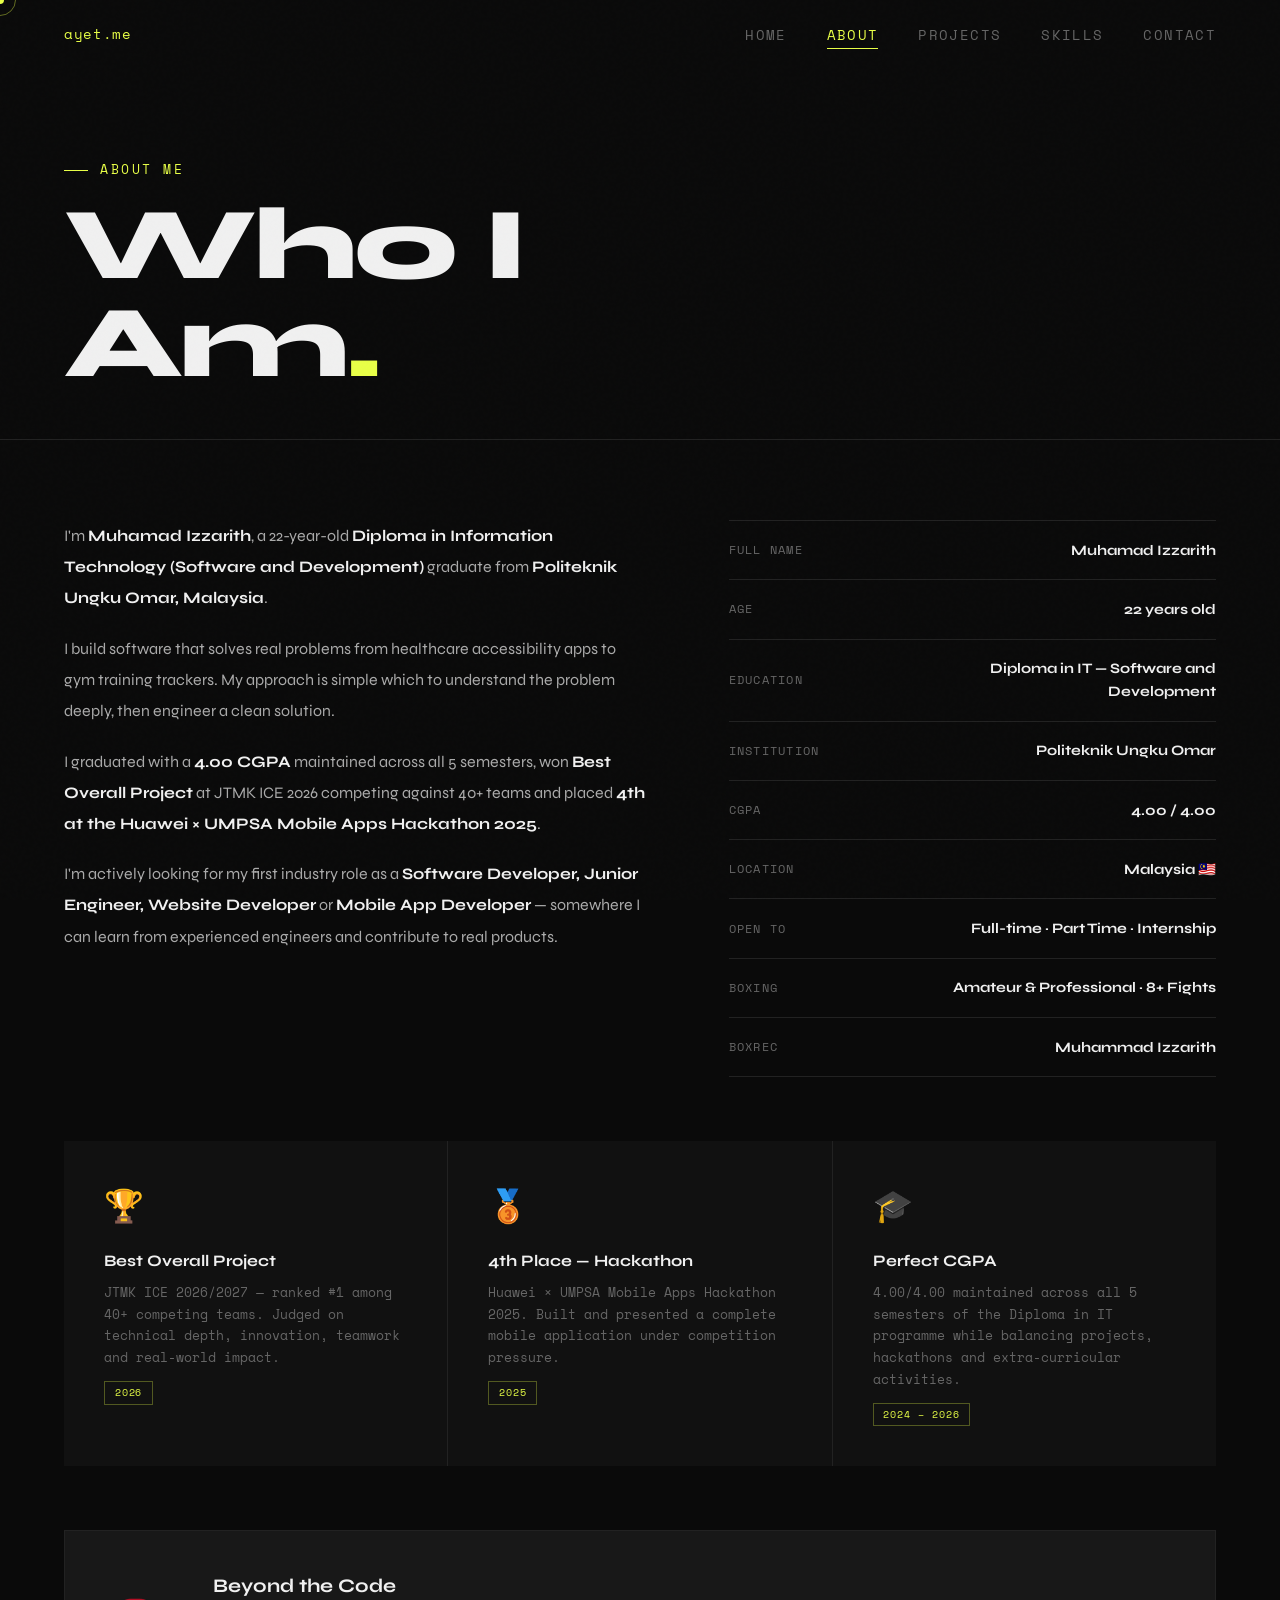
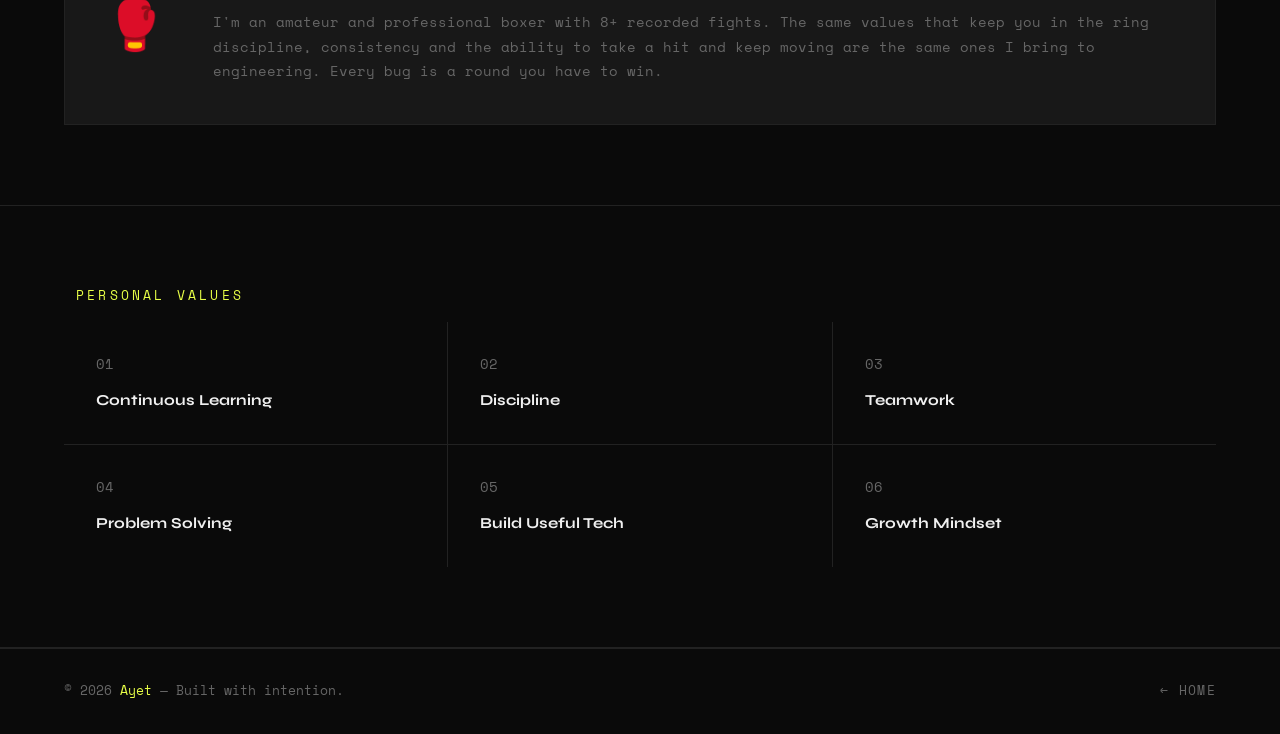
==== about.html @ e7f961f5 "Add contact, projects and skills pages with responsive design and custom cursor - update styles and " ====
<!DOCTYPE html>
<html lang="en">
<head>
  <meta charset="UTF-8" />
  <meta name="viewport" content="width=device-width, initial-scale=1.0" />
  <title>About — Ayet</title>
  <meta name="description" content="About Muhamad Ayet — IT graduate, software developer, amateur boxer from Malaysia." />
  <link rel="preconnect" href="https://fonts.googleapis.com" />
  <link href="https://fonts.googleapis.com/css2?family=Space+Mono:wght@400;700&family=Syne:wght@400;600;700;800&display=swap" rel="stylesheet" />
  <link rel="stylesheet" href="css/style.css" />
  <style>
    .about-grid {
      display: grid; grid-template-columns: 1.2fr 1fr; gap: 5rem; align-items: start;
    }
    .about-bio { font-size: 1rem; color: #aaa; line-height: 1.95; }
    .about-bio strong { color: var(--text); }
    .about-bio p + p { margin-top: 1.2rem; }

    .info-table { display: flex; flex-direction: column; gap: 0; }
    .info-row {
      display: flex; justify-content: space-between; align-items: center;
      padding: 1.1rem 0; border-bottom: 1px solid var(--border);
    }
    .info-row:first-child { border-top: 1px solid var(--border); }
    .ir-label { font-family: var(--mono); font-size: 0.78rem; color: var(--muted); text-transform: uppercase; letter-spacing: 0.1em; }
    .ir-value { font-weight: 700; font-size: 0.9rem; text-align: right; max-width: 55%; }

    /* Achievements */
    .ach-grid {
      display: grid; grid-template-columns: repeat(3,1fr);
      gap: 1px; background: var(--border); margin-top: 4rem;
    }
    .ach-card {
      background: var(--bg2); padding: 2.5rem; transition: background 0.3s;
    }
    .ach-card:hover { background: var(--bg3); }
    .ach-icon { font-size: 2rem; margin-bottom: 1rem; }
    .ach-title { font-weight: 700; font-size: 1rem; margin-bottom: 0.5rem; }
    .ach-desc { font-family: var(--mono); font-size: 0.8rem; color: var(--muted); line-height: 1.7; }
    .ach-badge {
      display: inline-block; margin-top: 0.75rem;
      font-family: var(--mono); font-size: 0.6rem; color: var(--accent);
      border: 1px solid rgba(232,255,71,0.3); padding: 0.2rem 0.6rem;
      text-transform: uppercase; letter-spacing: 0.1em;
    }

    /* Values */
    .values-grid {
      display: grid; grid-template-columns: repeat(3,1fr); gap: 1px;
      background: var(--border); margin-top: 1px;
    }
    .value-card {
      background: var(--bg); padding: 2rem;
    }
    .v-num { font-family: var(--mono); font-size: 0.85rem; color: var(--muted); margin-bottom: 0.75rem; }
    .v-title { font-weight: 700; font-size: 0.95rem; }

    /* Boxing */
    .boxing-banner {
      background: var(--bg3); border: 1px solid var(--border);
      padding: 2.5rem; display: flex; align-items: center; gap: 3rem;
      margin-top: 4rem;
    }
    .boxing-icon { font-size: 3rem; flex-shrink: 0; }
    .boxing-text h3 { font-size: 1.2rem; font-weight: 700; margin-bottom: 0.5rem; }
    .boxing-text p { font-family: var(--mono); font-size: 0.85rem; color: var(--muted); line-height: 1.8; }

    @media (max-width: 768px) {
      .about-grid { grid-template-columns: 1fr; gap: 2.5rem; }
      .ach-grid, .values-grid { grid-template-columns: 1fr; }
      .boxing-banner { flex-direction: column; gap: 1rem; }
    }
  </style>
</head>
<body>

  <div class="cursor" id="cursor"></div>
  <div class="cursor-ring" id="cursorRing"></div>

  <nav id="mainNav">
    <a href="index.html" class="nav-logo">ayet.me</a>
    <button class="nav-toggle" id="navToggle" aria-label="Menu">
      <span></span><span></span><span></span>
    </button>
    <ul class="nav-links" id="navLinks">
      <li><a href="index.html">Home</a></li>
      <li><a href="about.html">About</a></li>
      <li><a href="projects.html">Projects</a></li>
      <li><a href="skills.html">Skills</a></li>
      <li><a href="contact.html">Contact</a></li>
    </ul>
  </nav>

  <div class="page-wrapper">
    <!-- Page Hero -->
    <div class="page-hero reveal">
      <div class="page-hero-tag">About Me</div>
      <h1>Who I<br>Am<span>.</span></h1>
    </div>

    <!-- Bio + Info -->
    <div class="section-inner">
      <div class="about-grid reveal">
        <div class="about-bio">
          <p>I'm <strong>Muhamad Izzarith</strong>, a 22-year-old <strong>Diploma in Information Technology (Software and Development)</strong> graduate from <strong>Politeknik Ungku Omar, Malaysia</strong>.</p>
          <p>I build software that solves real problems from healthcare accessibility apps to gym training trackers. My approach is simple which to understand the problem deeply, then engineer a clean solution.</p>
          <p>I graduated with a <strong>4.00 CGPA</strong> maintained across all 5 semesters, won <strong>Best Overall Project</strong> at JTMK ICE 2026 competing against 40+ teams and placed <strong>4th at the Huawei × UMPSA Mobile Apps Hackathon 2025</strong>.</p>
          <p>I'm actively looking for my first industry role as a <strong>Software Developer, Junior Engineer, Website Developer</strong> or <strong>Mobile App Developer</strong> — somewhere I can learn from experienced engineers and contribute to real products.</p>
        </div>
        <div class="info-table">
          <div class="info-row">
            <span class="ir-label">Full Name</span>
            <span class="ir-value">Muhamad Izzarith</span>
          </div>
          <div class="info-row">
            <span class="ir-label">Age</span>
            <span class="ir-value">22 years old</span>
          </div>
          <div class="info-row">
            <span class="ir-label">Education</span>
            <span class="ir-value">Diploma in IT — Software and Development</span>
          </div>
          <div class="info-row">
            <span class="ir-label">Institution</span>
            <span class="ir-value">Politeknik Ungku Omar</span>
          </div>
          <div class="info-row">
            <span class="ir-label">CGPA</span>
            <span class="ir-value">4.00 / 4.00</span>
          </div>
          <div class="info-row">
            <span class="ir-label">Location</span>
            <span class="ir-value">Malaysia 🇲🇾</span>
          </div>
          <div class="info-row">
            <span class="ir-label">Open To</span>
            <span class="ir-value">Full-time · Part Time · Internship</span>
          </div>
          <div class="info-row">
            <span class="ir-label">Boxing</span>
            <span class="ir-value">Amateur & Professional · 8+ Fights</span>
          </div>
          <div class="info-row">
            <span class="ir-label">BoxRec</span>
            <span class="ir-value">Muhammad Izzarith</span>
          </div>
        </div>
      </div>

      <!-- Achievements -->
      <div class="ach-grid reveal">
        <div class="ach-card">
          <div class="ach-icon">🏆</div>
          <div class="ach-title">Best Overall Project</div>
          <div class="ach-desc">JTMK ICE 2026/2027 — ranked #1 among 40+ competing teams. Judged on technical depth, innovation, teamwork and real-world impact.</div>
          <span class="ach-badge">2026</span>
        </div>
        <div class="ach-card">
          <div class="ach-icon">🥉</div>
          <div class="ach-title">4th Place — Hackathon</div>
          <div class="ach-desc">Huawei × UMPSA Mobile Apps Hackathon 2025. Built and presented a complete mobile application under competition pressure.</div>
          <span class="ach-badge">2025</span>
        </div>
        <div class="ach-card">
          <div class="ach-icon">🎓</div>
          <div class="ach-title">Perfect CGPA</div>
          <div class="ach-desc">4.00/4.00 maintained across all 5 semesters of the Diploma in IT programme while balancing projects, hackathons and extra-curricular activities.</div>
          <span class="ach-badge">2024 – 2026</span>
        </div>
      </div>

      <!-- Boxing Banner -->
      <div class="boxing-banner reveal">
        <div class="boxing-icon">🥊</div>
        <div class="boxing-text">
          <h3>Beyond the Code</h3>
          <p>I'm an amateur and professional boxer with 8+ recorded fights. The same values that keep you in the ring  discipline, consistency and the ability to take a hit and keep moving are the same ones I bring to engineering. Every bug is a round you have to win.</p>
        </div>
      </div>
    </div>

    <div class="divider"></div>

    <!-- Values -->
    <div class="section-inner">
      <div class="section-label" data-num="">Personal Values</div>
      <div class="values-grid reveal">
        <div class="value-card"><div class="v-num">01</div><div class="v-title">Continuous Learning</div></div>
        <div class="value-card"><div class="v-num">02</div><div class="v-title">Discipline</div></div>
        <div class="value-card"><div class="v-num">03</div><div class="v-title">Teamwork</div></div>
        <div class="value-card"><div class="v-num">04</div><div class="v-title">Problem Solving</div></div>
        <div class="value-card"><div class="v-num">05</div><div class="v-title">Build Useful Tech</div></div>
        <div class="value-card"><div class="v-num">06</div><div class="v-title">Growth Mindset</div></div>
      </div>
    </div>
  </div>

  <div class="divider"></div>

  <footer>
    <div class="footer-copy">© 2026 <span>Ayet</span> — Built with intention.</div>
    <a href="index.html" class="footer-back">← Home</a>
  </footer>

  <script src="js/main.js"></script>
</body>
</html>
---- css/style.css ----
/* ── Reset & Variables ── */
*, *::before, *::after { box-sizing: border-box; margin: 0; padding: 0; }

:root {
  --bg:      #0a0a0a;
  --bg2:     #111111;
  --bg3:     #181818;
  --border:  #222222;
  --accent:  #e8ff47;
  --text:    #f0f0f0;
  --muted:   #666666;
  --mono:    'Space Mono', monospace;
  --sans:    'Syne', sans-serif;
}

html { scroll-behavior: smooth; }

body {
  background: var(--bg);
  color: var(--text);
  font-family: var(--sans);
  line-height: 1.6;
  overflow-x: hidden;
  cursor: none;
}

/* ── Noise Overlay ── */
body::before {
  content: '';
  position: fixed; inset: 0;
  background-image: url("data:image/svg+xml,%3Csvg viewBox='0 0 256 256' xmlns='http://www.w3.org/2000/svg'%3E%3Cfilter id='noise'%3E%3CfeTurbulence type='fractalNoise' baseFrequency='0.9' numOctaves='4' stitchTiles='stitch'/%3E%3C/filter%3E%3Crect width='100%25' height='100%25' filter='url(%23noise)' opacity='0.03'/%3E%3C/svg%3E");
  pointer-events: none; z-index: 1; opacity: 0.4;
}

/* ── Custom Cursor ── */
.cursor {
  position: fixed; width: 8px; height: 8px;
  background: var(--accent); border-radius: 50%;
  pointer-events: none; z-index: 9999;
  transform: translate(-50%, -50%);
}
.cursor-ring {
  position: fixed; width: 32px; height: 32px;
  border: 1px solid rgba(232,255,71,0.4); border-radius: 50%;
  pointer-events: none; z-index: 9998;
  transform: translate(-50%, -50%);
  transition: width 0.18s ease, height 0.18s ease, border-color 0.18s ease;
}

/* ── NAV ── */
nav {
  position: fixed; top: 0; left: 0; right: 0; z-index: 100;
  display: flex; justify-content: space-between; align-items: center;
  padding: 1.4rem 4rem;
  border-bottom: 1px solid transparent;
  transition: border-color 0.3s, background 0.3s;
}
nav.scrolled {
  background: rgba(10,10,10,0.92);
  backdrop-filter: blur(12px);
  border-color: var(--border);
}
.nav-logo {
  font-family: var(--mono); font-size: 0.85rem;
  color: var(--accent); letter-spacing: 0.05em;
  text-decoration: none;
}
.nav-links { display: flex; gap: 2.5rem; list-style: none; }
.nav-links a {
  font-family: var(--mono); font-size: 0.85rem;
  color: var(--muted); text-decoration: none; letter-spacing: 0.1em;
  text-transform: uppercase; transition: color 0.2s;
  position: relative;
}
.nav-links a::after {
  content: ''; position: absolute; bottom: -4px; left: 0;
  width: 0; height: 1px; background: var(--accent);
  transition: width 0.3s ease;
}
.nav-links a:hover,
.nav-links a.active { color: var(--accent); }
.nav-links a:hover::after,
.nav-links a.active::after { width: 100%; }

/* Hamburger */
.nav-toggle {
  display: none; flex-direction: column; gap: 5px;
  cursor: none; background: none; border: none; padding: 4px;
}
.nav-toggle span {
  display: block; width: 22px; height: 1px; background: var(--text);
  transition: all 0.3s;
}
.nav-toggle.open span:nth-child(1) { transform: rotate(45deg) translate(4px, 4px); }
.nav-toggle.open span:nth-child(2) { opacity: 0; }
.nav-toggle.open span:nth-child(3) { transform: rotate(-45deg) translate(4px, -4px); }

/* ── FOOTER ── */
footer {
  padding: 2rem 4rem;
  border-top: 1px solid var(--border);
  display: flex; justify-content: space-between; align-items: center;
}
.footer-copy { font-family: var(--mono); font-size: 0.8rem; color: var(--muted); }
.footer-copy span { color: var(--accent); }
.footer-back {
  font-family: var(--mono); font-size: 0.8rem; color: var(--muted);
  text-decoration: none; letter-spacing: 0.1em; text-transform: uppercase;
  transition: color 0.2s;
}
.footer-back:hover { color: var(--accent); }

/* ── Shared Layout ── */
.page-wrapper { padding-top: 80px; }
.section-inner { padding: 5rem 4rem; }
.section-label {
  font-family: var(--mono); font-size: 0.8rem;
  color: var(--accent); letter-spacing: 0.25em; text-transform: uppercase;
  margin-bottom: 1rem; display: flex; align-items: center; gap: 0.75rem;
}
.section-label::before { content: attr(data-num); color: var(--muted); font-size: 0.85rem; }
.section-title {
  font-size: clamp(2.2rem, 5vw, 4rem); font-weight: 800;
  line-height: 1.05; letter-spacing: -0.02em; margin-bottom: 3rem;
}
.divider { width: 100%; height: 1px; background: var(--border); }

/* ── Buttons ── */
.btn {
  font-family: var(--mono); font-size: 0.85rem; letter-spacing: 0.1em;
  text-transform: uppercase; text-decoration: none; padding: 0.9rem 2rem;
  border: 1px solid; cursor: none; transition: all 0.25s ease;
  display: inline-block;
}
.btn-primary { background: var(--accent); color: #0a0a0a; border-color: var(--accent); }
.btn-primary:hover { background: transparent; color: var(--accent); }
.btn-ghost { background: transparent; color: var(--text); border-color: var(--border); }
.btn-ghost:hover { border-color: var(--accent); color: var(--accent); }

/* ── Animations ── */
@keyframes fadeUp {
  from { opacity: 0; transform: translateY(24px); }
  to   { opacity: 1; transform: translateY(0); }
}
.reveal {
  opacity: 0; transform: translateY(30px);
  transition: opacity 0.7s ease, transform 0.7s ease;
}
.reveal.visible { opacity: 1; transform: translateY(0); }

/* ── Page Hero Banner (for inner pages) ── */
.page-hero {
  padding: 5rem 4rem 3rem;
  border-bottom: 1px solid var(--border);
}
.page-hero-tag {
  font-family: var(--mono); font-size: 0.8rem;
  color: var(--accent); letter-spacing: 0.2em; text-transform: uppercase;
  margin-bottom: 1rem; display: flex; align-items: center; gap: 0.75rem;
}
.page-hero-tag::before { content: ''; width: 24px; height: 1px; background: var(--accent); display: block; }
.page-hero h1 {
  font-size: clamp(3rem, 8vw, 7rem);
  font-weight: 800; line-height: 0.95; letter-spacing: -0.03em;
}
.page-hero h1 span { color: var(--accent); }

/* ── Mobile ── */
@media (max-width: 768px) {
  nav { padding: 1.2rem 1.5rem; }
  .nav-links {
    display: none; position: fixed; top: 60px; left: 0; right: 0;
    background: rgba(10,10,10,0.97); backdrop-filter: blur(12px);
    flex-direction: column; gap: 0; border-bottom: 1px solid var(--border);
  }
  .nav-links.open { display: flex; }
  .nav-links a {
    padding: 1rem 1.5rem; border-bottom: 1px solid var(--border);
    font-size: 0.85rem;
  }
  .nav-toggle { display: flex; }
  .section-inner, .page-hero { padding-left: 1.5rem; padding-right: 1.5rem; }
  footer { flex-direction: column; gap: 0.75rem; text-align: center; padding: 1.5rem; }
}
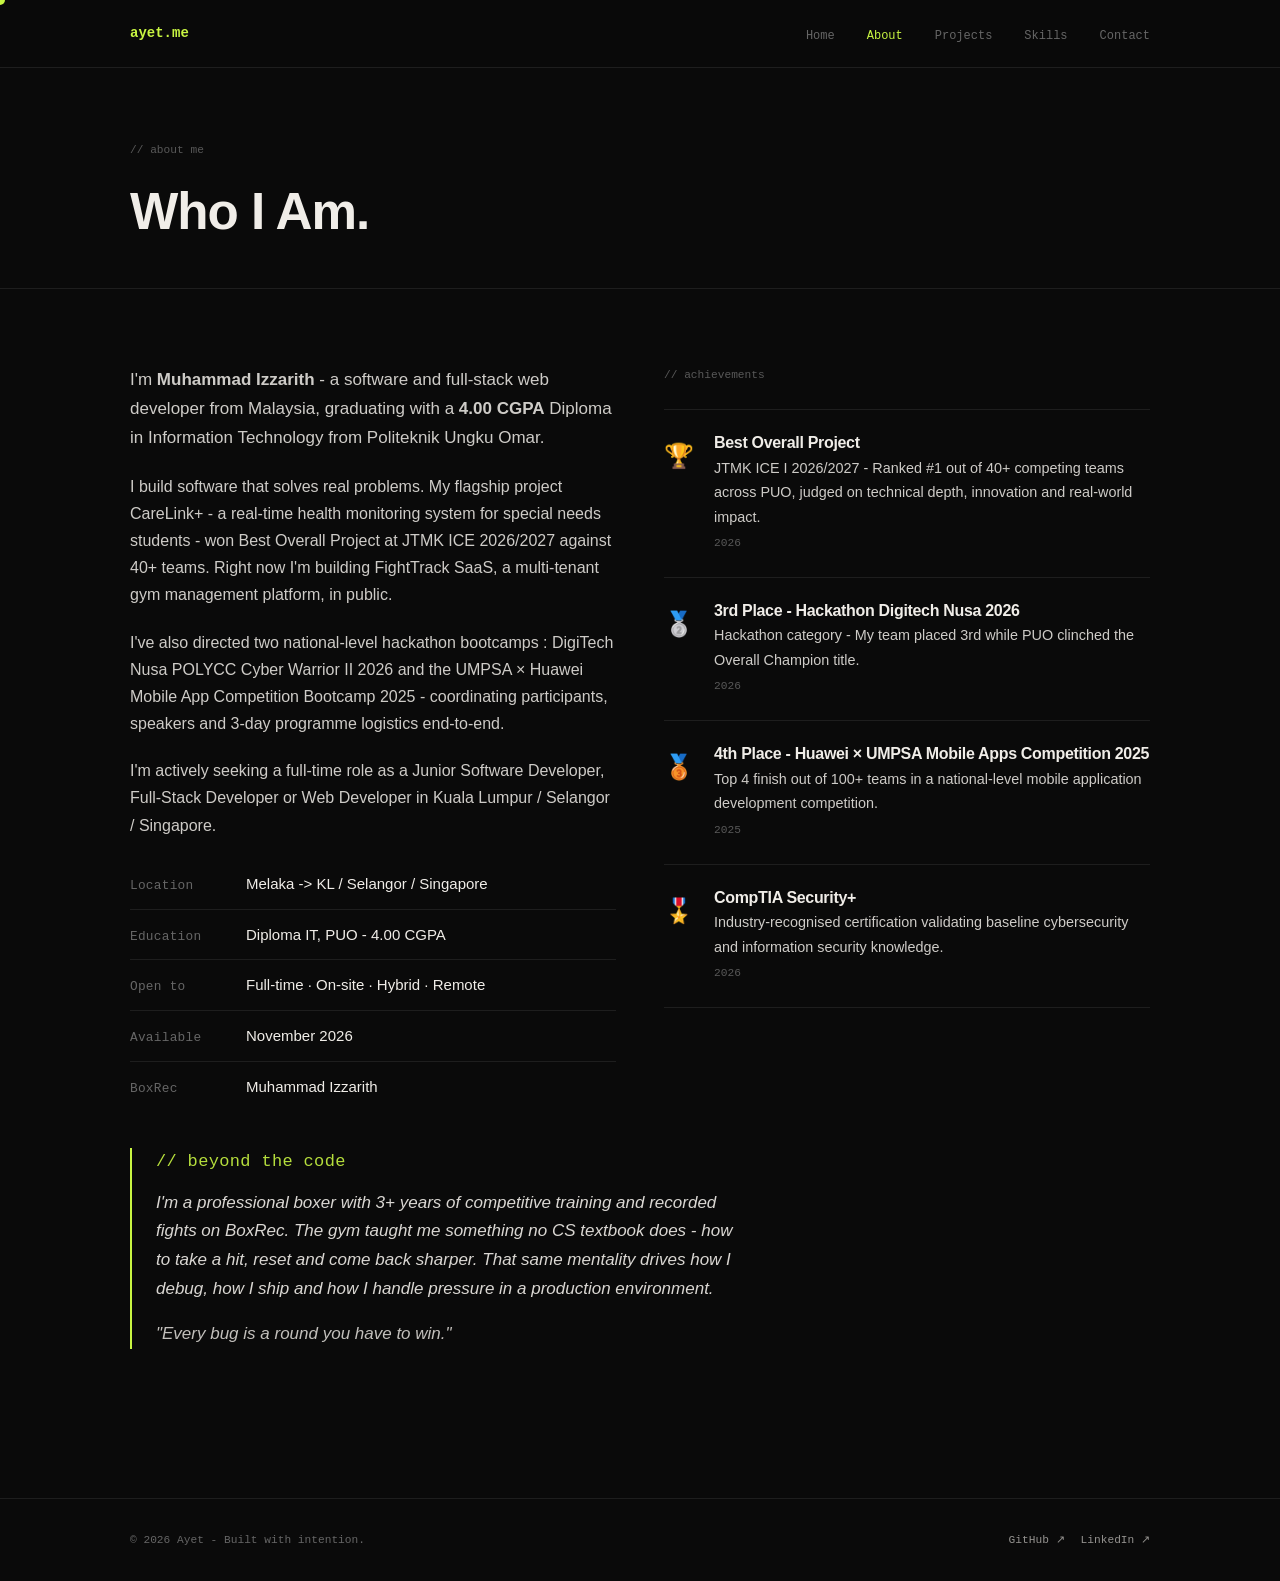
==== commit bbcb7246: "feat : Portfolio v2 - redesign" ====
--- a/about.html
+++ b/about.html
@@ -3,205 +3,159 @@
 <head>
   <meta charset="UTF-8" />
   <meta name="viewport" content="width=device-width, initial-scale=1.0" />
-  <title>About — Ayet</title>
-  <meta name="description" content="About Muhamad Ayet — IT graduate, software developer, amateur boxer from Malaysia." />
-  <link rel="preconnect" href="https://fonts.googleapis.com" />
-  <link href="https://fonts.googleapis.com/css2?family=Space+Mono:wght@400;700&family=Syne:wght@400;600;700;800&display=swap" rel="stylesheet" />
+  <meta name="description" content="About Muhammad Izzarith - IT graduate, software developer, Programme Director and professional boxer from Malaysia." />
+  <title>About - Ayet</title>
+  <!-- Icon For Website -->
+  <link rel="icon" href="data:image/svg+xml,<svg xmlns='http://www.w3.org/2000/svg' viewBox='0 0 100 100'><text y='.9em' font-size='90'>⚡</text></svg>" />
   <link rel="stylesheet" href="css/style.css" />
-  <style>
-    .about-grid {
-      display: grid; grid-template-columns: 1.2fr 1fr; gap: 5rem; align-items: start;
-    }
-    .about-bio { font-size: 1rem; color: #aaa; line-height: 1.95; }
-    .about-bio strong { color: var(--text); }
-    .about-bio p + p { margin-top: 1.2rem; }
-
-    .info-table { display: flex; flex-direction: column; gap: 0; }
-    .info-row {
-      display: flex; justify-content: space-between; align-items: center;
-      padding: 1.1rem 0; border-bottom: 1px solid var(--border);
-    }
-    .info-row:first-child { border-top: 1px solid var(--border); }
-    .ir-label { font-family: var(--mono); font-size: 0.78rem; color: var(--muted); text-transform: uppercase; letter-spacing: 0.1em; }
-    .ir-value { font-weight: 700; font-size: 0.9rem; text-align: right; max-width: 55%; }
-
-    /* Achievements */
-    .ach-grid {
-      display: grid; grid-template-columns: repeat(3,1fr);
-      gap: 1px; background: var(--border); margin-top: 4rem;
-    }
-    .ach-card {
-      background: var(--bg2); padding: 2.5rem; transition: background 0.3s;
-    }
-    .ach-card:hover { background: var(--bg3); }
-    .ach-icon { font-size: 2rem; margin-bottom: 1rem; }
-    .ach-title { font-weight: 700; font-size: 1rem; margin-bottom: 0.5rem; }
-    .ach-desc { font-family: var(--mono); font-size: 0.8rem; color: var(--muted); line-height: 1.7; }
-    .ach-badge {
-      display: inline-block; margin-top: 0.75rem;
-      font-family: var(--mono); font-size: 0.6rem; color: var(--accent);
-      border: 1px solid rgba(232,255,71,0.3); padding: 0.2rem 0.6rem;
-      text-transform: uppercase; letter-spacing: 0.1em;
-    }
-
-    /* Values */
-    .values-grid {
-      display: grid; grid-template-columns: repeat(3,1fr); gap: 1px;
-      background: var(--border); margin-top: 1px;
-    }
-    .value-card {
-      background: var(--bg); padding: 2rem;
-    }
-    .v-num { font-family: var(--mono); font-size: 0.85rem; color: var(--muted); margin-bottom: 0.75rem; }
-    .v-title { font-weight: 700; font-size: 0.95rem; }
-
-    /* Boxing */
-    .boxing-banner {
-      background: var(--bg3); border: 1px solid var(--border);
-      padding: 2.5rem; display: flex; align-items: center; gap: 3rem;
-      margin-top: 4rem;
-    }
-    .boxing-icon { font-size: 3rem; flex-shrink: 0; }
-    .boxing-text h3 { font-size: 1.2rem; font-weight: 700; margin-bottom: 0.5rem; }
-    .boxing-text p { font-family: var(--mono); font-size: 0.85rem; color: var(--muted); line-height: 1.8; }
-
-    @media (max-width: 768px) {
-      .about-grid { grid-template-columns: 1fr; gap: 2.5rem; }
-      .ach-grid, .values-grid { grid-template-columns: 1fr; }
-      .boxing-banner { flex-direction: column; gap: 1rem; }
-    }
-  </style>
 </head>
 <body>
 
   <div class="cursor" id="cursor"></div>
-  <div class="cursor-ring" id="cursorRing"></div>
 
-  <nav id="mainNav">
-    <a href="index.html" class="nav-logo">ayet.me</a>
-    <button class="nav-toggle" id="navToggle" aria-label="Menu">
-      <span></span><span></span><span></span>
-    </button>
-    <ul class="nav-links" id="navLinks">
-      <li><a href="index.html">Home</a></li>
-      <li><a href="about.html">About</a></li>
-      <li><a href="projects.html">Projects</a></li>
-      <li><a href="skills.html">Skills</a></li>
-      <li><a href="contact.html">Contact</a></li>
-    </ul>
+  <nav>
+    <div class="nav-inner">
+      <a href="index.html" class="nav-logo">ayet.me</a>
+      <button class="nav-toggle" id="navToggle" aria-label="Toggle menu">
+        <span></span><span></span><span></span>
+      </button>
+      <ul class="nav-links" id="navLinks">
+        <li><a href="index.html">Home</a></li>
+        <li><a href="about.html" class="active">About</a></li>
+        <li><a href="projects.html">Projects</a></li>
+        <li><a href="skills.html">Skills</a></li>
+        <li><a href="contact.html">Contact</a></li>
+      </ul>
+    </div>
   </nav>
 
-  <div class="page-wrapper">
-    <!-- Page Hero -->
-    <div class="page-hero reveal">
-      <div class="page-hero-tag">About Me</div>
-      <h1>Who I<br>Am<span>.</span></h1>
+  <div class="page-header">
+    <div class="container">
+      <p class="section-label">// about me</p>
+      <h1>Who I Am.</h1>
     </div>
+  </div>
 
-    <!-- Bio + Info -->
-    <div class="section-inner">
-      <div class="about-grid reveal">
-        <div class="about-bio">
-          <p>I'm <strong>Muhamad Izzarith</strong>, a 22-year-old <strong>Diploma in Information Technology (Software and Development)</strong> graduate from <strong>Politeknik Ungku Omar, Malaysia</strong>.</p>
-          <p>I build software that solves real problems from healthcare accessibility apps to gym training trackers. My approach is simple which to understand the problem deeply, then engineer a clean solution.</p>
-          <p>I graduated with a <strong>4.00 CGPA</strong> maintained across all 5 semesters, won <strong>Best Overall Project</strong> at JTMK ICE 2026 competing against 40+ teams and placed <strong>4th at the Huawei × UMPSA Mobile Apps Hackathon 2025</strong>.</p>
-          <p>I'm actively looking for my first industry role as a <strong>Software Developer, Junior Engineer, Website Developer</strong> or <strong>Mobile App Developer</strong> — somewhere I can learn from experienced engineers and contribute to real products.</p>
+  <section style="padding-top:0">
+    <div class="container">
+      <div class="two-col">
+        <!-- LEFT: Bio -->
+        <div>
+          <p style="font-size:1.0625rem; margin-bottom:1.25rem;">
+            I'm <strong>Muhammad Izzarith</strong> - a software and full-stack web developer from Malaysia, graduating with a <strong>4.00 CGPA</strong> Diploma in Information Technology from Politeknik Ungku Omar.
+          </p>
+          <p style="margin-bottom:1.25rem;">
+            I build software that solves real problems. My flagship project CareLink+ - a real-time health monitoring system for special needs students - won Best Overall Project at JTMK ICE 2026/2027 against 40+ teams. Right now I'm building FightTrack SaaS, a multi-tenant gym management platform, in public.
+          </p>
+          <p style="margin-bottom:1.25rem;">
+            I've also directed two national-level hackathon bootcamps : DigiTech Nusa POLYCC Cyber Warrior II 2026 and the UMPSA × Huawei Mobile App Competition Bootcamp 2025 - coordinating participants, speakers and 3-day programme logistics end-to-end.
+          </p>
+          <p>
+            I'm actively seeking a full-time role as a Junior Software Developer, Full-Stack Developer or Web Developer in Kuala Lumpur / Selangor / Singapore.
+          </p>
+
+          <!-- Quick facts -->
+          <div style="margin-top:2rem; display:grid; gap:0.75rem;">
+            <div style="display:flex; gap:1rem; align-items:baseline; border-bottom:1px solid var(--border); padding-bottom:0.75rem;">
+              <span class="mono text-muted" style="min-width:100px;">Location</span>
+              <span style="font-size:0.9375rem;">Melaka -> KL / Selangor / Singapore</span>
+            </div>
+            <div style="display:flex; gap:1rem; align-items:baseline; border-bottom:1px solid var(--border); padding-bottom:0.75rem;">
+              <span class="mono text-muted" style="min-width:100px;">Education</span>
+              <span style="font-size:0.9375rem;">Diploma IT, PUO - 4.00 CGPA</span>
+            </div>
+            <div style="display:flex; gap:1rem; align-items:baseline; border-bottom:1px solid var(--border); padding-bottom:0.75rem;">
+              <span class="mono text-muted" style="min-width:100px;">Open to</span>
+              <span style="font-size:0.9375rem;">Full-time · On-site · Hybrid · Remote</span>
+            </div>
+            <div style="display:flex; gap:1rem; align-items:baseline; border-bottom:1px solid var(--border); padding-bottom:0.75rem;">
+              <span class="mono text-muted" style="min-width:100px;">Available</span>
+              <span style="font-size:0.9375rem;">November 2026</span>
+            </div>
+            <div style="display:flex; gap:1rem; align-items:baseline;">
+              <span class="mono text-muted" style="min-width:100px;">BoxRec</span>
+              <span style="font-size:0.9375rem;">Muhammad Izzarith</span>
+            </div>
+          </div>
         </div>
-        <div class="info-table">
-          <div class="info-row">
-            <span class="ir-label">Full Name</span>
-            <span class="ir-value">Muhamad Izzarith</span>
+
+        <!-- RIGHT: Achievements -->
+        <div>
+          <p class="section-label">// achievements</p>
+
+          <div class="achievement-card">
+            <div class="achievement-icon">🏆</div>
+            <div>
+              <h3 style="font-size:1rem;">Best Overall Project</h3>
+              <p style="font-size:0.9rem; margin-top:0.25rem;">JTMK ICE I 2026/2027 - Ranked #1 out of 40+ competing teams across PUO, judged on technical depth, innovation and real-world impact.</p>
+              <p class="achievement-year">2026</p>
+            </div>
           </div>
-          <div class="info-row">
-            <span class="ir-label">Age</span>
-            <span class="ir-value">22 years old</span>
+
+          <div class="achievement-card">
+            <div class="achievement-icon">🥈</div>
+            <div>
+              <h3 style="font-size:1rem;">3rd Place - Hackathon Digitech Nusa 2026</h3>
+              <p style="font-size:0.9rem; margin-top:0.25rem;">Hackathon category - My team placed 3rd while PUO clinched the Overall Champion title.</p>
+              <p class="achievement-year">2026</p>
+            </div>
           </div>
-          <div class="info-row">
-            <span class="ir-label">Education</span>
-            <span class="ir-value">Diploma in IT — Software and Development</span>
+
+          <div class="achievement-card">
+            <div class="achievement-icon">🥉</div>
+            <div>
+              <h3 style="font-size:1rem;">4th Place - Huawei × UMPSA Mobile Apps Competition 2025</h3>
+              <p style="font-size:0.9rem; margin-top:0.25rem;">Top 4 finish out of 100+ teams in a national-level mobile application development competition.</p>
+              <p class="achievement-year">2025</p>
+            </div>
           </div>
-          <div class="info-row">
-            <span class="ir-label">Institution</span>
-            <span class="ir-value">Politeknik Ungku Omar</span>
+
+          <div class="achievement-card">
+            <div class="achievement-icon">🎖️</div>
+            <div>
+              <h3 style="font-size:1rem;">CompTIA Security+</h3>
+              <p style="font-size:0.9rem; margin-top:0.25rem;">Industry-recognised certification validating baseline cybersecurity and information security knowledge.</p>
+              <p class="achievement-year">2026</p>
+            </div>
           </div>
-          <div class="info-row">
-            <span class="ir-label">CGPA</span>
-            <span class="ir-value">4.00 / 4.00</span>
+          <!--
+          <div class="achievement-card">
+            <div class="achievement-icon">🎓</div>
+            <div>
+              <h3 style="font-size:1rem;">Valedictorian — PUO</h3>
+              <p style="font-size:0.9rem; margin-top:0.25rem;">Selected as valedictorian of graduating cohort - 4.00 CGPA maintained across all semesters.</p>
+              <p class="achievement-year">2026</p>
+            </div>
           </div>
-          <div class="info-row">
-            <span class="ir-label">Location</span>
-            <span class="ir-value">Malaysia 🇲🇾</span>
-          </div>
-          <div class="info-row">
-            <span class="ir-label">Open To</span>
-            <span class="ir-value">Full-time · Part Time · Internship</span>
-          </div>
-          <div class="info-row">
-            <span class="ir-label">Boxing</span>
-            <span class="ir-value">Amateur & Professional · 8+ Fights</span>
-          </div>
-          <div class="info-row">
-            <span class="ir-label">BoxRec</span>
-            <span class="ir-value">Muhammad Izzarith</span>
-          </div>
+          -->
         </div>
       </div>
 
-      <!-- Achievements -->
-      <div class="ach-grid reveal">
-        <div class="ach-card">
-          <div class="ach-icon">🏆</div>
-          <div class="ach-title">Best Overall Project</div>
-          <div class="ach-desc">JTMK ICE 2026/2027 — ranked #1 among 40+ competing teams. Judged on technical depth, innovation, teamwork and real-world impact.</div>
-          <span class="ach-badge">2026</span>
-        </div>
-        <div class="ach-card">
-          <div class="ach-icon">🥉</div>
-          <div class="ach-title">4th Place — Hackathon</div>
-          <div class="ach-desc">Huawei × UMPSA Mobile Apps Hackathon 2025. Built and presented a complete mobile application under competition pressure.</div>
-          <span class="ach-badge">2025</span>
-        </div>
-        <div class="ach-card">
-          <div class="ach-icon">🎓</div>
-          <div class="ach-title">Perfect CGPA</div>
-          <div class="ach-desc">4.00/4.00 maintained across all 5 semesters of the Diploma in IT programme while balancing projects, hackathons and extra-curricular activities.</div>
-          <span class="ach-badge">2024 – 2026</span>
-        </div>
+      <!-- Boxing block -->
+      <div class="boxing-block mt-4" style="margin-top:3rem;">
+        <p class="mono text-accent" style="font-style:normal; margin-bottom:0.75rem;">// beyond the code</p>
+        <p>
+          I'm a professional boxer with 3+ years of competitive training and recorded fights on BoxRec. The gym taught me something no CS textbook does - how to take a hit, reset and come back sharper. That same mentality drives how I debug, how I ship and how I handle pressure in a production environment.
+        </p>
+        <p style="margin-top:1rem; font-style:italic; opacity:0.8;">
+          "Every bug is a round you have to win."
+        </p>
       </div>
+    </div>
+  </section>
 
-      <!-- Boxing Banner -->
-      <div class="boxing-banner reveal">
-        <div class="boxing-icon">🥊</div>
-        <div class="boxing-text">
-          <h3>Beyond the Code</h3>
-          <p>I'm an amateur and professional boxer with 8+ recorded fights. The same values that keep you in the ring  discipline, consistency and the ability to take a hit and keep moving are the same ones I bring to engineering. Every bug is a round you have to win.</p>
+  <footer>
+    <div class="container">
+      <div class="footer-inner">
+        <span class="footer-copy">© 2026 Ayet - Built with intention.</span>
+        <div style="display:flex; gap:1rem;">
+          <a href="https://github.com/izzxrith" class="footer-copy" style="color:var(--text);opacity:0.6;" target="_blank" rel="noopener">GitHub ↗</a>
+          <a href="https://linkedin.com/in/muhammad-izzarith" class="footer-copy" style="color:var(--text);opacity:0.6;" target="_blank" rel="noopener">LinkedIn ↗</a>
         </div>
       </div>
     </div>
-
-    <div class="divider"></div>
-
-    <!-- Values -->
-    <div class="section-inner">
-      <div class="section-label" data-num="">Personal Values</div>
-      <div class="values-grid reveal">
-        <div class="value-card"><div class="v-num">01</div><div class="v-title">Continuous Learning</div></div>
-        <div class="value-card"><div class="v-num">02</div><div class="v-title">Discipline</div></div>
-        <div class="value-card"><div class="v-num">03</div><div class="v-title">Teamwork</div></div>
-        <div class="value-card"><div class="v-num">04</div><div class="v-title">Problem Solving</div></div>
-        <div class="value-card"><div class="v-num">05</div><div class="v-title">Build Useful Tech</div></div>
-        <div class="value-card"><div class="v-num">06</div><div class="v-title">Growth Mindset</div></div>
-      </div>
-    </div>
-  </div>
-
-  <div class="divider"></div>
-
-  <footer>
-    <div class="footer-copy">© 2026 <span>Ayet</span> — Built with intention.</div>
-    <a href="index.html" class="footer-back">← Home</a>
   </footer>
 
   <script src="js/main.js"></script>
 </body>
-</html>+</html>
--- a/css/style.css
+++ b/css/style.css
@@ -1,184 +1,467 @@
-/* ── Reset & Variables ── */
+/* ============================================================
+   AYET.ME — Design System v2
+   Fonts: Syne (headings) + Space Mono (labels) via Google Fonts
+   ============================================================ */
+
+/* --- Tokens --- */
+:root {
+  --bg:          #0A0A0A;
+  --surface:     #111111;
+  --border:      #1E1E1E;
+  --text:        #F0EDE8;
+  --muted:       #666666;
+  --accent:      #C8F542;
+  --accent-dim:  #8FAF2A;
+  --radius:      6px;
+  --max:         1100px;
+  --gap:         clamp(2rem, 6vw, 5rem);
+}
+
+/* --- Reset --- */
 *, *::before, *::after { box-sizing: border-box; margin: 0; padding: 0; }
-
-:root {
-  --bg:      #0a0a0a;
-  --bg2:     #111111;
-  --bg3:     #181818;
-  --border:  #222222;
-  --accent:  #e8ff47;
-  --text:    #f0f0f0;
-  --muted:   #666666;
-  --mono:    'Space Mono', monospace;
-  --sans:    'Syne', sans-serif;
-}
-
 html { scroll-behavior: smooth; }
-
 body {
   background: var(--bg);
   color: var(--text);
-  font-family: var(--sans);
-  line-height: 1.6;
+  font-family: -apple-system, BlinkMacSystemFont, 'Segoe UI', sans-serif;
+  font-size: 1rem;
+  line-height: 1.7;
+  cursor: none;
   overflow-x: hidden;
+}
+img { max-width: 100%; display: block; }
+a { color: inherit; text-decoration: none; }
+
+/* --- Custom Cursor --- */
+.cursor {
+  position: fixed;
+  width: 10px; height: 10px;
+  background: var(--accent);
+  border-radius: 50%;
+  pointer-events: none;
+  z-index: 9999;
+  transform: translate(-50%, -50%);
+  transition: width 0.2s ease, height 0.2s ease, opacity 0.2s ease;
+  will-change: transform;
+}
+.cursor.hover { width: 36px; height: 36px; opacity: 0.4; }
+@media (hover: none) { .cursor { display: none; } body { cursor: auto; } }
+@media (prefers-reduced-motion: reduce) { .cursor { transition: none; } }
+
+/* --- Typography --- */
+@import url('https://fonts.googleapis.com/css2?family=Syne:wght@700&family=Space+Mono:wght@400;700&display=swap');
+
+h1, h2, h3 {
+  font-family: 'Syne', sans-serif;
+  font-weight: 700;
+  line-height: 1.1;
+  letter-spacing: -0.02em;
+}
+h1 { font-size: clamp(2rem, 4vw, 3.25rem); }
+h2 { font-size: clamp(1.5rem, 2.5vw, 2rem); }
+h3 { font-size: clamp(1.1rem, 1.5vw, 1.25rem); }
+
+.mono {
+  font-family: 'Space Mono', monospace;
+  font-size: 0.8rem;
+  letter-spacing: 0.02em;
+}
+
+p { max-width: 62ch; color: var(--text); opacity: 0.85; }
+
+/* --- Layout --- */
+.container {
+  width: 100%;
+  max-width: var(--max);
+  margin: 0 auto;
+  padding: 0 clamp(1.25rem, 4vw, 2.5rem);
+}
+
+section { padding: var(--gap) 0; }
+
+/* --- Nav --- */
+nav {
+  position: fixed;
+  top: 0; left: 0; right: 0;
+  z-index: 100;
+  padding: 1.25rem 0;
+  background: rgba(10,10,10,0.85);
+  backdrop-filter: blur(12px);
+  border-bottom: 1px solid var(--border);
+}
+.nav-inner {
+  display: flex;
+  align-items: center;
+  justify-content: space-between;
+  max-width: var(--max);
+  margin: 0 auto;
+  padding: 0 clamp(1.25rem, 4vw, 2.5rem);
+}
+.nav-logo {
+  font-family: 'Space Mono', monospace;
+  font-size: 0.875rem;
+  color: var(--accent);
+  font-weight: 700;
+}
+.nav-links {
+  display: flex;
+  gap: 2rem;
+  list-style: none;
+}
+.nav-links a {
+  font-family: 'Space Mono', monospace;
+  font-size: 0.75rem;
+  color: var(--muted);
+  transition: color 0.2s;
+}
+.nav-links a:hover,
+.nav-links a.active { color: var(--text); }
+.nav-links a.active { color: var(--accent); }
+
+/* Mobile nav */
+.nav-toggle {
+  display: none;
+  background: none;
+  border: none;
   cursor: none;
-}
-
-/* ── Noise Overlay ── */
-body::before {
-  content: '';
-  position: fixed; inset: 0;
-  background-image: url("data:image/svg+xml,%3Csvg viewBox='0 0 256 256' xmlns='http://www.w3.org/2000/svg'%3E%3Cfilter id='noise'%3E%3CfeTurbulence type='fractalNoise' baseFrequency='0.9' numOctaves='4' stitchTiles='stitch'/%3E%3C/filter%3E%3Crect width='100%25' height='100%25' filter='url(%23noise)' opacity='0.03'/%3E%3C/svg%3E");
-  pointer-events: none; z-index: 1; opacity: 0.4;
-}
-
-/* ── Custom Cursor ── */
-.cursor {
-  position: fixed; width: 8px; height: 8px;
-  background: var(--accent); border-radius: 50%;
-  pointer-events: none; z-index: 9999;
-  transform: translate(-50%, -50%);
-}
-.cursor-ring {
-  position: fixed; width: 32px; height: 32px;
-  border: 1px solid rgba(232,255,71,0.4); border-radius: 50%;
-  pointer-events: none; z-index: 9998;
-  transform: translate(-50%, -50%);
-  transition: width 0.18s ease, height 0.18s ease, border-color 0.18s ease;
-}
-
-/* ── NAV ── */
-nav {
-  position: fixed; top: 0; left: 0; right: 0; z-index: 100;
-  display: flex; justify-content: space-between; align-items: center;
-  padding: 1.4rem 4rem;
-  border-bottom: 1px solid transparent;
-  transition: border-color 0.3s, background 0.3s;
-}
-nav.scrolled {
-  background: rgba(10,10,10,0.92);
-  backdrop-filter: blur(12px);
-  border-color: var(--border);
-}
-.nav-logo {
-  font-family: var(--mono); font-size: 0.85rem;
-  color: var(--accent); letter-spacing: 0.05em;
-  text-decoration: none;
-}
-.nav-links { display: flex; gap: 2.5rem; list-style: none; }
-.nav-links a {
-  font-family: var(--mono); font-size: 0.85rem;
-  color: var(--muted); text-decoration: none; letter-spacing: 0.1em;
-  text-transform: uppercase; transition: color 0.2s;
-  position: relative;
-}
-.nav-links a::after {
-  content: ''; position: absolute; bottom: -4px; left: 0;
-  width: 0; height: 1px; background: var(--accent);
-  transition: width 0.3s ease;
-}
-.nav-links a:hover,
-.nav-links a.active { color: var(--accent); }
-.nav-links a:hover::after,
-.nav-links a.active::after { width: 100%; }
-
-/* Hamburger */
-.nav-toggle {
-  display: none; flex-direction: column; gap: 5px;
-  cursor: none; background: none; border: none; padding: 4px;
+  padding: 4px;
+  flex-direction: column;
+  gap: 5px;
 }
 .nav-toggle span {
-  display: block; width: 22px; height: 1px; background: var(--text);
-  transition: all 0.3s;
-}
-.nav-toggle.open span:nth-child(1) { transform: rotate(45deg) translate(4px, 4px); }
-.nav-toggle.open span:nth-child(2) { opacity: 0; }
-.nav-toggle.open span:nth-child(3) { transform: rotate(-45deg) translate(4px, -4px); }
-
-/* ── FOOTER ── */
-footer {
-  padding: 2rem 4rem;
-  border-top: 1px solid var(--border);
-  display: flex; justify-content: space-between; align-items: center;
-}
-.footer-copy { font-family: var(--mono); font-size: 0.8rem; color: var(--muted); }
-.footer-copy span { color: var(--accent); }
-.footer-back {
-  font-family: var(--mono); font-size: 0.8rem; color: var(--muted);
-  text-decoration: none; letter-spacing: 0.1em; text-transform: uppercase;
-  transition: color 0.2s;
-}
-.footer-back:hover { color: var(--accent); }
-
-/* ── Shared Layout ── */
-.page-wrapper { padding-top: 80px; }
-.section-inner { padding: 5rem 4rem; }
-.section-label {
-  font-family: var(--mono); font-size: 0.8rem;
-  color: var(--accent); letter-spacing: 0.25em; text-transform: uppercase;
-  margin-bottom: 1rem; display: flex; align-items: center; gap: 0.75rem;
-}
-.section-label::before { content: attr(data-num); color: var(--muted); font-size: 0.85rem; }
-.section-title {
-  font-size: clamp(2.2rem, 5vw, 4rem); font-weight: 800;
-  line-height: 1.05; letter-spacing: -0.02em; margin-bottom: 3rem;
-}
-.divider { width: 100%; height: 1px; background: var(--border); }
-
-/* ── Buttons ── */
-.btn {
-  font-family: var(--mono); font-size: 0.85rem; letter-spacing: 0.1em;
-  text-transform: uppercase; text-decoration: none; padding: 0.9rem 2rem;
-  border: 1px solid; cursor: none; transition: all 0.25s ease;
-  display: inline-block;
-}
-.btn-primary { background: var(--accent); color: #0a0a0a; border-color: var(--accent); }
-.btn-primary:hover { background: transparent; color: var(--accent); }
-.btn-ghost { background: transparent; color: var(--text); border-color: var(--border); }
-.btn-ghost:hover { border-color: var(--accent); color: var(--accent); }
-
-/* ── Animations ── */
-@keyframes fadeUp {
-  from { opacity: 0; transform: translateY(24px); }
-  to   { opacity: 1; transform: translateY(0); }
-}
-.reveal {
-  opacity: 0; transform: translateY(30px);
-  transition: opacity 0.7s ease, transform 0.7s ease;
-}
-.reveal.visible { opacity: 1; transform: translateY(0); }
-
-/* ── Page Hero Banner (for inner pages) ── */
-.page-hero {
-  padding: 5rem 4rem 3rem;
-  border-bottom: 1px solid var(--border);
-}
-.page-hero-tag {
-  font-family: var(--mono); font-size: 0.8rem;
-  color: var(--accent); letter-spacing: 0.2em; text-transform: uppercase;
-  margin-bottom: 1rem; display: flex; align-items: center; gap: 0.75rem;
-}
-.page-hero-tag::before { content: ''; width: 24px; height: 1px; background: var(--accent); display: block; }
-.page-hero h1 {
-  font-size: clamp(3rem, 8vw, 7rem);
-  font-weight: 800; line-height: 0.95; letter-spacing: -0.03em;
-}
-.page-hero h1 span { color: var(--accent); }
-
-/* ── Mobile ── */
-@media (max-width: 768px) {
-  nav { padding: 1.2rem 1.5rem; }
+  display: block;
+  width: 22px; height: 1.5px;
+  background: var(--text);
+  transition: transform 0.2s, opacity 0.2s;
+}
+@media (max-width: 640px) {
+  .nav-toggle { display: flex; }
   .nav-links {
-    display: none; position: fixed; top: 60px; left: 0; right: 0;
-    background: rgba(10,10,10,0.97); backdrop-filter: blur(12px);
-    flex-direction: column; gap: 0; border-bottom: 1px solid var(--border);
+    display: none;
+    position: absolute;
+    top: 100%; left: 0; right: 0;
+    background: var(--surface);
+    border-bottom: 1px solid var(--border);
+    flex-direction: column;
+    gap: 0;
+    padding: 1rem 0;
   }
   .nav-links.open { display: flex; }
-  .nav-links a {
-    padding: 1rem 1.5rem; border-bottom: 1px solid var(--border);
-    font-size: 0.85rem;
+  .nav-links li a {
+    display: block;
+    padding: 0.75rem clamp(1.25rem, 4vw, 2.5rem);
+    font-size: 0.875rem;
   }
-  .nav-toggle { display: flex; }
-  .section-inner, .page-hero { padding-left: 1.5rem; padding-right: 1.5rem; }
-  footer { flex-direction: column; gap: 0.75rem; text-align: center; padding: 1.5rem; }
-}+}
+
+/* --- Pill / Badge --- */
+.pill {
+  display: inline-flex;
+  align-items: center;
+  gap: 0.4rem;
+  font-family: 'Space Mono', monospace;
+  font-size: 0.7rem;
+  padding: 0.3rem 0.75rem;
+  border-radius: 99px;
+  border: 1px solid var(--border);
+  color: var(--muted);
+}
+.pill.green {
+  border-color: var(--accent);
+  color: var(--accent);
+}
+.pill.green::before {
+  content: '';
+  width: 6px; height: 6px;
+  border-radius: 50%;
+  background: var(--accent);
+  animation: pulse 2s infinite;
+}
+@keyframes pulse {
+  0%, 100% { opacity: 1; }
+  50% { opacity: 0.3; }
+}
+
+/* --- Tag --- */
+.tag {
+  font-family: 'Space Mono', monospace;
+  font-size: 0.65rem;
+  padding: 0.25rem 0.6rem;
+  border-radius: var(--radius);
+  background: var(--surface);
+  border: 1px solid var(--border);
+  color: var(--muted);
+  white-space: nowrap;
+}
+
+/* --- Button --- */
+.btn {
+  display: inline-flex;
+  align-items: center;
+  gap: 0.5rem;
+  font-family: 'Space Mono', monospace;
+  font-size: 0.75rem;
+  padding: 0.7rem 1.4rem;
+  border-radius: var(--radius);
+  border: 1px solid var(--border);
+  background: transparent;
+  color: var(--text);
+  cursor: none;
+  transition: border-color 0.2s, color 0.2s, background 0.2s;
+}
+.btn:hover { border-color: var(--accent); color: var(--accent); }
+.btn.primary {
+  background: var(--accent);
+  color: #0A0A0A;
+  border-color: var(--accent);
+  font-weight: 700;
+}
+.btn.primary:hover { background: var(--accent-dim); border-color: var(--accent-dim); }
+.btn:focus-visible {
+  outline: 2px solid var(--accent);
+  outline-offset: 3px;
+}
+
+/* --- Project card --- */
+.project-card {
+  background: var(--surface);
+  border: 1px solid var(--border);
+  border-radius: var(--radius);
+  padding: 2rem;
+  transition: border-color 0.2s;
+}
+.project-card:hover { border-color: #333; }
+
+.project-card.featured {
+  border-color: #2a2a2a;
+  padding: 2.5rem;
+}
+.project-card.featured:hover { border-color: var(--accent); }
+
+.project-header {
+  display: flex;
+  align-items: flex-start;
+  justify-content: space-between;
+  gap: 1rem;
+  margin-bottom: 1rem;
+  flex-wrap: wrap;
+}
+.project-meta {
+  display: flex;
+  gap: 0.5rem;
+  flex-wrap: wrap;
+  margin: 1rem 0;
+}
+.project-links {
+  display: flex;
+  gap: 0.75rem;
+  margin-top: 1.5rem;
+  flex-wrap: wrap;
+}
+.project-desc { font-size: 0.9375rem; margin-bottom: 0; }
+
+/* --- Stat --- */
+.stat-row {
+  display: grid;
+  grid-template-columns: repeat(3, 1fr);
+  gap: 1px;
+  background: var(--border);
+  border: 1px solid var(--border);
+  border-radius: var(--radius);
+  overflow: hidden;
+  margin: 2.5rem 0;
+}
+.stat {
+  background: var(--surface);
+  padding: 1.5rem;
+  text-align: center;
+}
+.stat-num {
+  font-family: 'Syne', sans-serif;
+  font-size: clamp(1.5rem, 3vw, 2rem);
+  font-weight: 700;
+  color: var(--accent);
+  line-height: 1;
+  margin-bottom: 0.3rem;
+}
+.stat-label {
+  font-family: 'Space Mono', monospace;
+  font-size: 0.65rem;
+  color: var(--muted);
+}
+
+/* --- Achievement card --- */
+.achievement-card {
+  display: flex;
+  gap: 1.25rem;
+  padding: 1.5rem 0;
+  border-bottom: 1px solid var(--border);
+  align-items: flex-start;
+}
+.achievement-card:first-of-type { border-top: 1px solid var(--border); }
+.achievement-icon { font-size: 1.5rem; flex-shrink: 0; margin-top: 2px; }
+.achievement-year {
+  font-family: 'Space Mono', monospace;
+  font-size: 0.7rem;
+  color: var(--muted);
+  margin-top: 0.3rem;
+}
+
+/* --- Skill group --- */
+.skill-group { margin-bottom: 2rem; }
+.skill-group-label {
+  font-family: 'Space Mono', monospace;
+  font-size: 0.7rem;
+  color: var(--muted);
+  margin-bottom: 0.75rem;
+  padding-bottom: 0.5rem;
+  border-bottom: 1px solid var(--border);
+}
+.skill-tags { display: flex; flex-wrap: wrap; gap: 0.5rem; }
+.skill-tag {
+  font-family: 'Space Mono', monospace;
+  font-size: 0.7rem;
+  padding: 0.4rem 0.8rem;
+  border-radius: var(--radius);
+  background: var(--surface);
+  border: 1px solid var(--border);
+  color: var(--text);
+  opacity: 0.85;
+}
+.skill-tag.primary {
+  border-color: #2a2a2a;
+  color: var(--text);
+  opacity: 1;
+}
+
+/* --- Section label --- */
+.section-label {
+  font-family: 'Space Mono', monospace;
+  font-size: 0.7rem;
+  color: var(--muted);
+  margin-bottom: 1.5rem;
+}
+
+/* --- Boxing block --- */
+.boxing-block {
+  border-left: 2px solid var(--accent);
+  padding-left: 1.5rem;
+  margin: 2.5rem 0;
+}
+.boxing-block p {
+  font-style: italic;
+  font-size: 1.0625rem;
+  opacity: 0.9;
+}
+
+/* --- Footer --- */
+footer {
+  border-top: 1px solid var(--border);
+  padding: 2rem 0;
+  margin-top: 2rem;
+}
+.footer-inner {
+  display: flex;
+  align-items: center;
+  justify-content: space-between;
+  flex-wrap: wrap;
+  gap: 1rem;
+}
+.footer-copy {
+  font-family: 'Space Mono', monospace;
+  font-size: 0.7rem;
+  color: var(--muted);
+}
+
+/* --- Page header (inner pages) --- */
+.page-header {
+  padding-top: calc(var(--gap) + 4rem);
+  padding-bottom: 3rem;
+  border-bottom: 1px solid var(--border);
+  margin-bottom: var(--gap);
+}
+
+/* --- Form --- */
+.form-group { margin-bottom: 1.25rem; }
+.form-label {
+  display: block;
+  font-family: 'Space Mono', monospace;
+  font-size: 0.7rem;
+  color: var(--muted);
+  margin-bottom: 0.5rem;
+}
+.form-input, .form-textarea {
+  width: 100%;
+  background: var(--surface);
+  border: 1px solid var(--border);
+  border-radius: var(--radius);
+  color: var(--text);
+  font-family: inherit;
+  font-size: 0.9375rem;
+  padding: 0.75rem 1rem;
+  transition: border-color 0.2s;
+  outline: none;
+}
+.form-input:focus, .form-textarea:focus {
+  border-color: var(--accent);
+}
+.form-textarea { resize: vertical; min-height: 140px; }
+
+/* --- Hero --- */
+.hero {
+  min-height: 100svh;
+  display: flex;
+  align-items: center;
+  padding-top: 5rem;
+}
+.hero-tagline {
+  font-family: 'Space Mono', monospace;
+  font-size: 0.8rem;
+  color: var(--muted);
+  margin-bottom: 1.25rem;
+}
+.hero h1 { margin-bottom: 1.25rem; }
+.hero-sub {
+  font-size: 1.0625rem;
+  color: var(--text);
+  opacity: 0.7;
+  margin-bottom: 2rem;
+  max-width: 52ch;
+}
+.hero-cta { display: flex; gap: 0.75rem; flex-wrap: wrap; }
+
+/* --- Two col --- */
+.two-col {
+  display: grid;
+  grid-template-columns: 1fr 1fr;
+  gap: 3rem;
+  align-items: start;
+}
+@media (max-width: 768px) {
+  .two-col { grid-template-columns: 1fr; gap: 2rem; }
+  .stat-row { grid-template-columns: 1fr; }
+}
+
+/* --- Projects grid --- */
+.projects-secondary {
+  display: grid;
+  grid-template-columns: repeat(auto-fit, minmax(300px, 1fr));
+  gap: 1rem;
+  margin-top: 1rem;
+}
+
+/* --- Utility --- */
+.mt-1 { margin-top: 0.5rem; }
+.mt-2 { margin-top: 1rem; }
+.mt-3 { margin-top: 1.5rem; }
+.mt-4 { margin-top: 2rem; }
+.mb-2 { margin-bottom: 1rem; }
+.mb-3 { margin-bottom: 1.5rem; }
+.mb-4 { margin-bottom: 2rem; }
+.text-accent { color: var(--accent); }
+.text-muted { color: var(--muted); }
+
+/* --- Reduced motion --- */
+@media (prefers-reduced-motion: reduce) {
+  *, *::before, *::after { animation-duration: 0.01ms !important; transition-duration: 0.01ms !important; }
+}
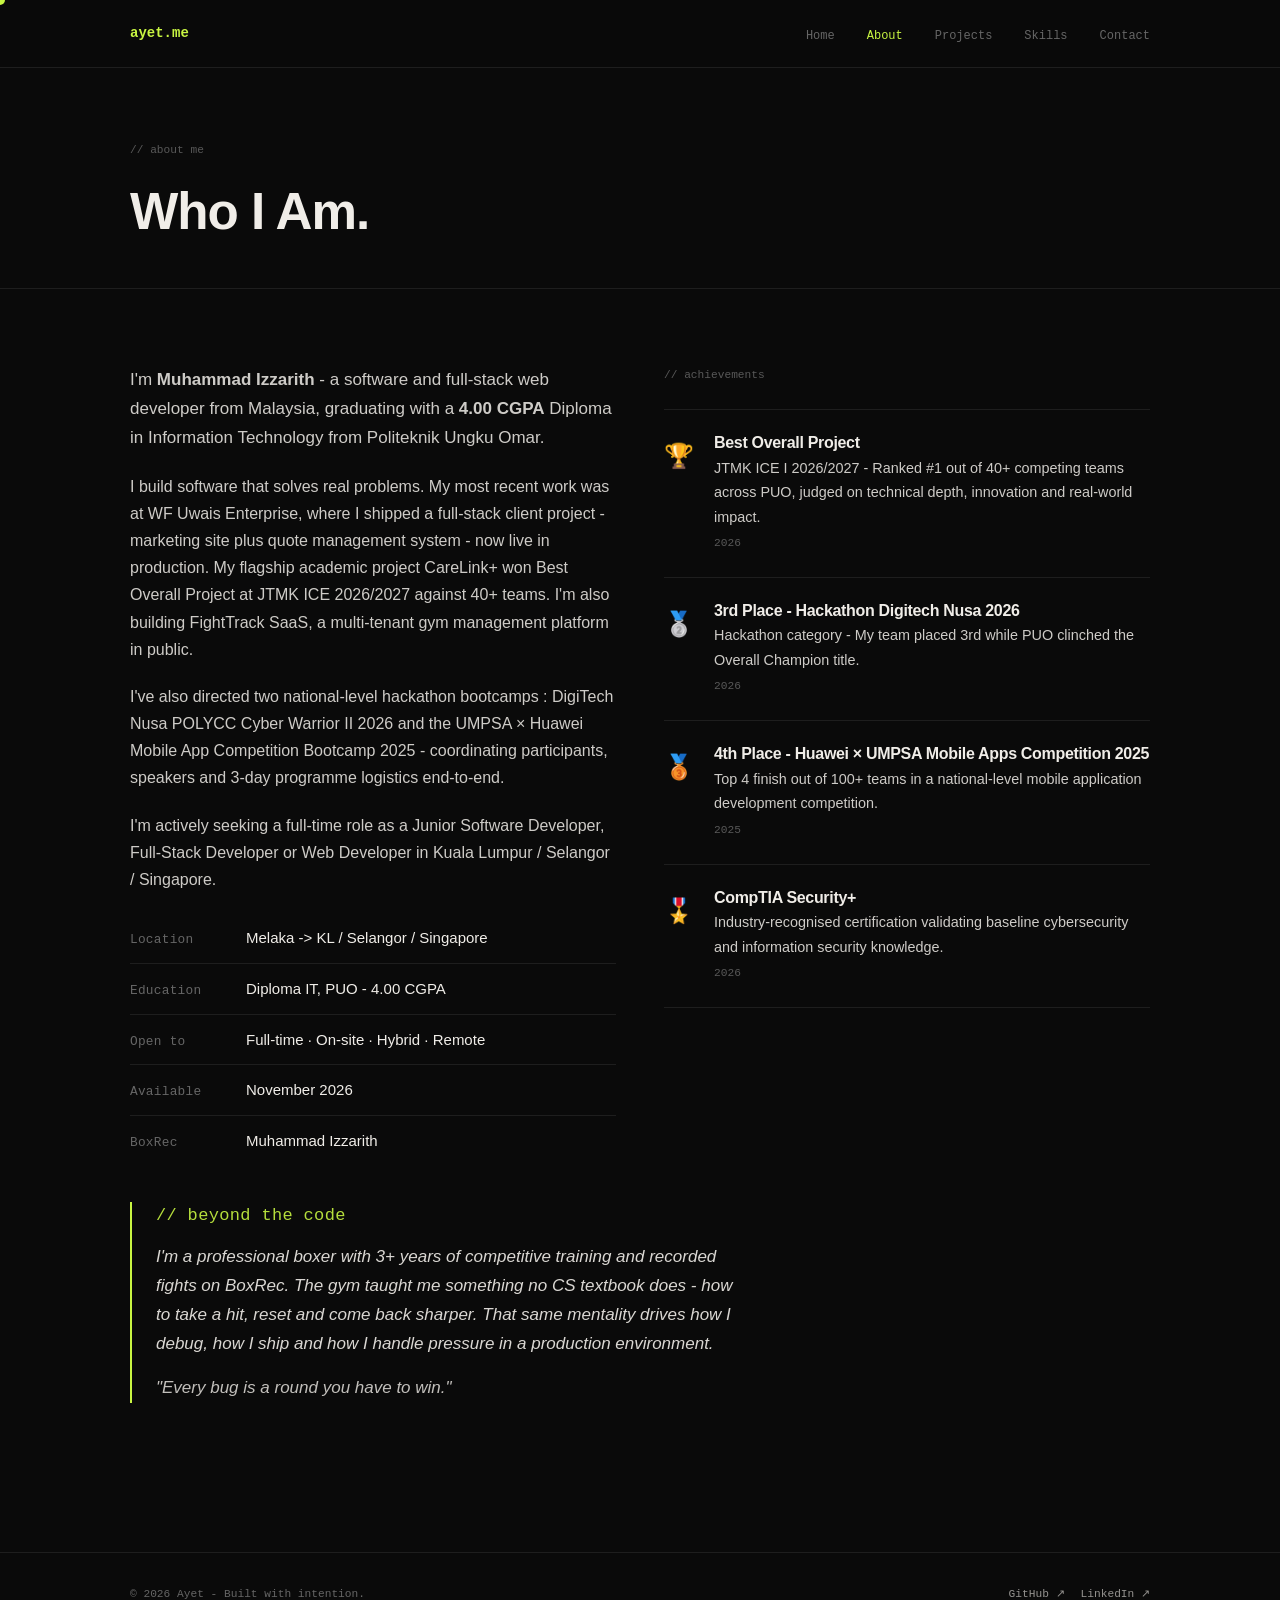
==== commit 93363c94: "Refactor code structure for improved readability and maintainability" ====
--- a/about.html
+++ b/about.html
@@ -45,7 +45,8 @@
             I'm <strong>Muhammad Izzarith</strong> - a software and full-stack web developer from Malaysia, graduating with a <strong>4.00 CGPA</strong> Diploma in Information Technology from Politeknik Ungku Omar.
           </p>
           <p style="margin-bottom:1.25rem;">
-            I build software that solves real problems. My flagship project CareLink+ - a real-time health monitoring system for special needs students - won Best Overall Project at JTMK ICE 2026/2027 against 40+ teams. Right now I'm building FightTrack SaaS, a multi-tenant gym management platform, in public.
+            I build software that solves real problems. My most recent work was at WF Uwais Enterprise, where I shipped a full-stack client project - marketing site plus quote management system - now live in production. 
+            My flagship academic project CareLink+ won Best Overall Project at JTMK ICE 2026/2027 against 40+ teams. I'm also building FightTrack SaaS, a multi-tenant gym management platform in public.
           </p>
           <p style="margin-bottom:1.25rem;">
             I've also directed two national-level hackathon bootcamps : DigiTech Nusa POLYCC Cyber Warrior II 2026 and the UMPSA × Huawei Mobile App Competition Bootcamp 2025 - coordinating participants, speakers and 3-day programme logistics end-to-end.
